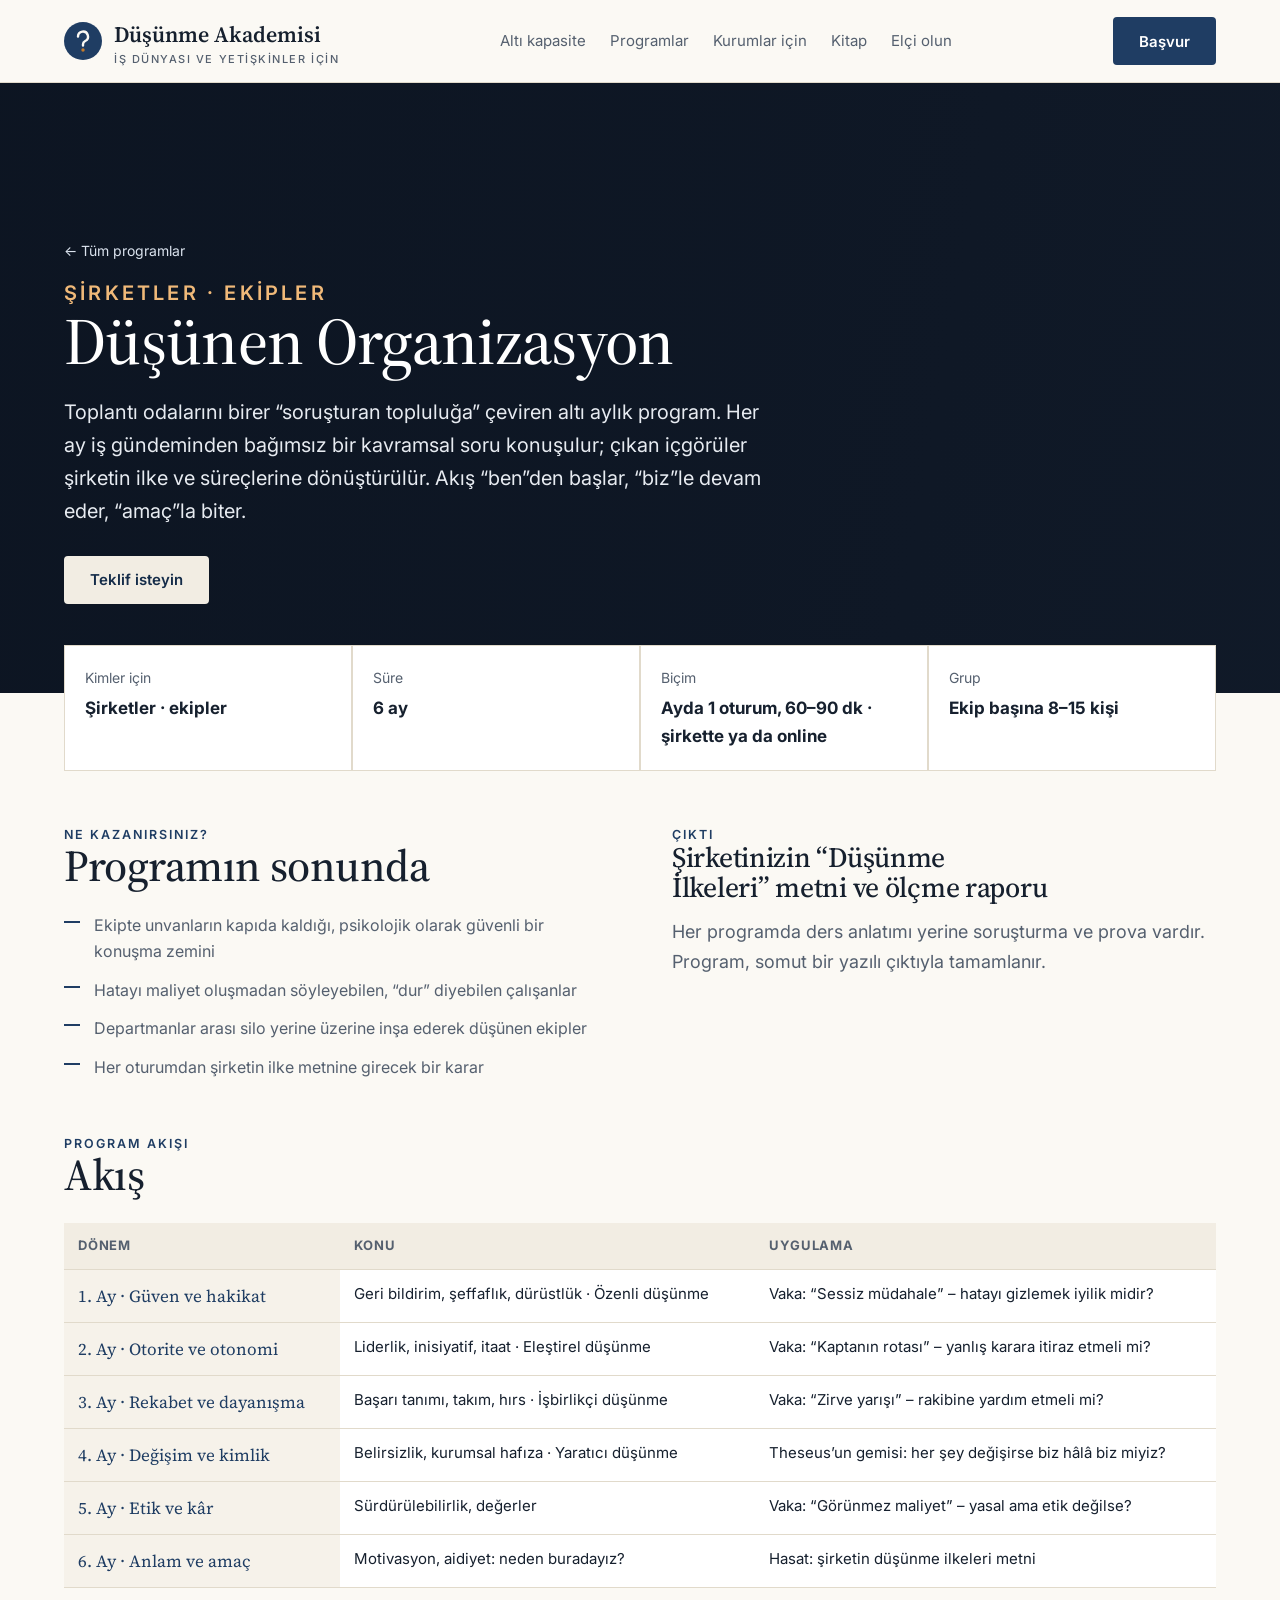
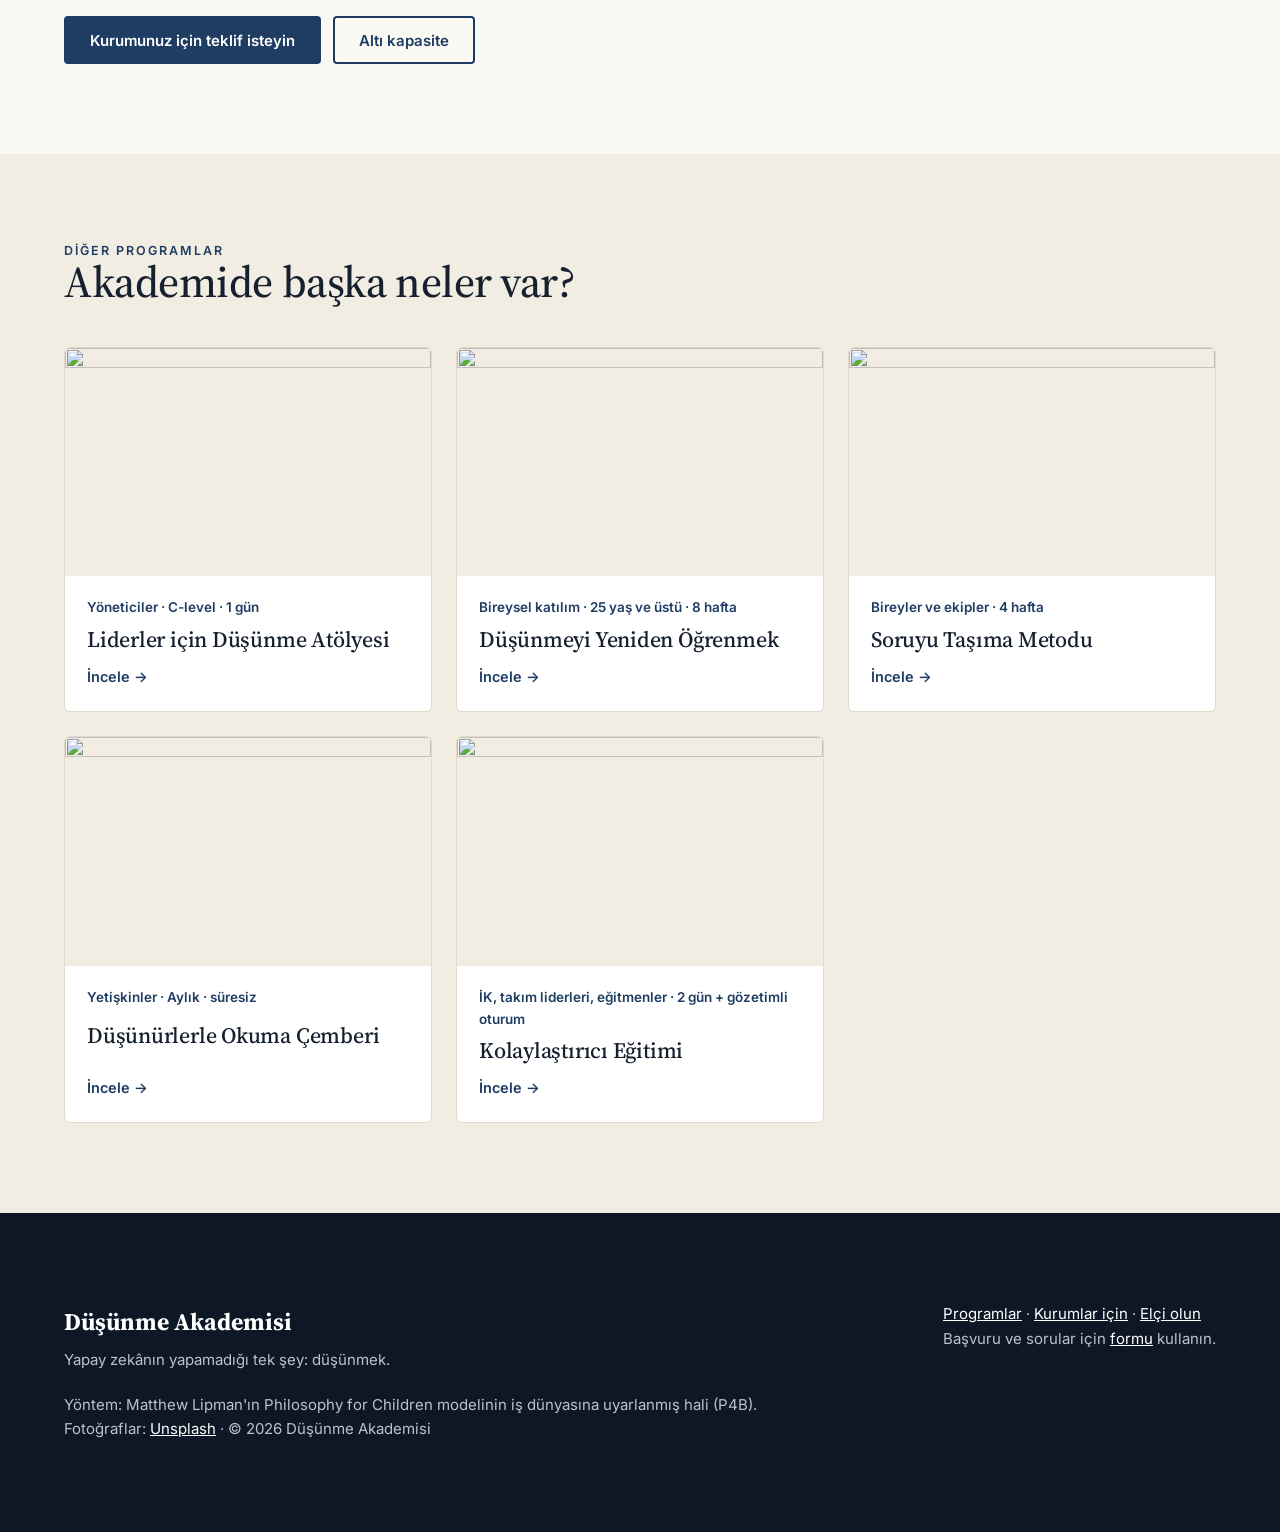
==== program-dusunen-organizasyon.html @ ad2917e8 "Add files via upload" ====
<!DOCTYPE html>
<html lang="tr"><head><meta charset="utf-8"><meta name="viewport" content="width=device-width, initial-scale=1">
<title>Düşünen Organizasyon — Düşünme Akademisi</title><meta name="description" content="Toplantı odalarını birer “soruşturan topluluğa” çeviren altı aylık program. Her ay iş gündeminden bağımsız bir kavramsal soru konuşulur; çıkan içgörüler şi"><link rel="canonical" href="https://cangulten-romano.github.io/dusunme-akademisi/program-dusunen-organizasyon.html">
<meta property="og:type" content="website"><meta property="og:site_name" content="Düşünme Akademisi"><meta property="og:title" content="Düşünen Organizasyon — Düşünme Akademisi"><meta property="og:description" content="Toplantı odalarını birer “soruşturan topluluğa” çeviren altı aylık program. Her ay iş gündeminden bağımsız bir kavramsal soru konuşulur; çıkan içgörüler şi"><meta property="og:url" content="https://cangulten-romano.github.io/dusunme-akademisi/program-dusunen-organizasyon.html"><meta property="og:image" content="https://images.unsplash.com/photo-1573164574511-73c773193279?auto=format&fit=crop&w=1200&q=70"><meta name="twitter:card" content="summary_large_image">
<link rel="preconnect" href="https://fonts.googleapis.com"><link rel="preconnect" href="https://images.unsplash.com">
<link href="https://fonts.googleapis.com/css2?family=Source+Serif+4:ital,opsz,wght@0,8..60,400;0,8..60,500;0,8..60,600;1,8..60,400&family=Inter:wght@400;500;600;700&display=swap" rel="stylesheet">
<link rel="stylesheet" href="site.css">
<script type="application/ld+json">{"@context": "https://schema.org", "@type": "EducationalOrganization", "name": "Düşünme Akademisi", "url": "https://cangulten-romano.github.io/dusunme-akademisi/", "description": "İş dünyası ve yetişkinler için düşünme, soru sorma ve birlikte karar verme programları.", "founder": {"@type": "Person", "name": "Gülten Can Romano"}}</script>
</head><body>
<nav><a class="logo" href="index.html"><svg width="38" height="38" viewBox="0 0 38 38" aria-hidden="true"><rect width="38" height="38" rx="19" fill="#1f3d63"/><path d="M14 14.5a5 5 0 1 1 7.2 4.5c-1.4.7-2.2 1.6-2.2 3.2v1.3" stroke="#fbf9f4" stroke-width="2.4" fill="none" stroke-linecap="round"/><circle cx="19" cy="28" r="1.7" fill="#c47b2a"/></svg><span>Düşünme Akademisi<small>İş dünyası ve yetişkinler için</small></span></a>
<ul><li><a href="index.html#kapasiteler">Altı kapasite</a></li><li><a href="index.html#programlar">Programlar</a></li><li><a href="index.html#kurumlar">Kurumlar için</a></li><li><a href="index.html#kitap">Kitap</a></li><li><a href="index.html#elci">Elçi olun</a></li></ul>
<a class="btn" href="index.html#basvuru">Başvur</a></nav>
<header class="hero" style="background-image:url('https://images.unsplash.com/photo-1573164574511-73c773193279?auto=format&fit=crop&w=2000&q=70')"><div class="wrap">
<a class="crumb" href="index.html#programlar">← Tüm programlar</a>
<p class="kicker" style="margin-top:18px">Şirketler · ekipler</p><h1>Düşünen Organizasyon</h1><p>Toplantı odalarını birer “soruşturan topluluğa” çeviren altı aylık program. Her ay iş gündeminden bağımsız bir kavramsal soru konuşulur; çıkan içgörüler şirketin ilke ve süreçlerine dönüştürülür. Akış “ben”den başlar, “biz”le devam eder, “amaç”la biter.</p>
<div class="cta"><a class="btn light" href="index.html?tip=kurum#basvuru">Teklif isteyin</a></div></div></header>
<section class="band" style="padding-top:0"><div class="wrap">
<div class="facts"><div>Kimler için<b>Şirketler · ekipler</b></div><div>Süre<b>6 ay</b></div><div>Biçim<b>Ayda 1 oturum, 60–90 dk · şirkette ya da online</b></div><div>Grup<b>Ekip başına 8–15 kişi</b></div></div>
<div class="split" style="margin-top:56px;align-items:start"><div><p class="kicker">Ne kazanırsınız?</p><h2>Programın sonunda</h2><ul class="ticks"><li>Ekipte unvanların kapıda kaldığı, psikolojik olarak güvenli bir konuşma zemini</li><li>Hatayı maliyet oluşmadan söyleyebilen, “dur” diyebilen çalışanlar</li><li>Departmanlar arası silo yerine üzerine inşa ederek düşünen ekipler</li><li>Her oturumdan şirketin ilke metnine girecek bir karar</li></ul></div>
<div><p class="kicker">Çıktı</p><h2 style="font-size:28px">Şirketinizin “Düşünme İlkeleri” metni ve ölçme raporu</h2><p class="lead">Her programda ders anlatımı yerine soruşturma ve prova vardır. Program, somut bir yazılı çıktıyla tamamlanır.</p></div></div>
<p class="kicker" style="margin-top:56px">Program akışı</p><h2>Akış</h2>
<div class="scroll"><table><thead><tr><th>Dönem</th><th>Konu</th><th>Uygulama</th></tr></thead><tbody><tr><td class="u">1. Ay · Güven ve hakikat</td><td>Geri bildirim, şeffaflık, dürüstlük · Özenli düşünme</td><td>Vaka: “Sessiz müdahale” – hatayı gizlemek iyilik midir?</td></tr><tr><td class="u">2. Ay · Otorite ve otonomi</td><td>Liderlik, inisiyatif, itaat · Eleştirel düşünme</td><td>Vaka: “Kaptanın rotası” – yanlış karara itiraz etmeli mi?</td></tr><tr><td class="u">3. Ay · Rekabet ve dayanışma</td><td>Başarı tanımı, takım, hırs · İşbirlikçi düşünme</td><td>Vaka: “Zirve yarışı” – rakibine yardım etmeli mi?</td></tr><tr><td class="u">4. Ay · Değişim ve kimlik</td><td>Belirsizlik, kurumsal hafıza · Yaratıcı düşünme</td><td>Theseus’un gemisi: her şey değişirse biz hâlâ biz miyiz?</td></tr><tr><td class="u">5. Ay · Etik ve kâr</td><td>Sürdürülebilirlik, değerler</td><td>Vaka: “Görünmez maliyet” – yasal ama etik değilse?</td></tr><tr><td class="u">6. Ay · Anlam ve amaç</td><td>Motivasyon, aidiyet: neden buradayız?</td><td>Hasat: şirketin düşünme ilkeleri metni</td></tr></tbody></table></div>
<div class="cta"><a class="btn" href="index.html?tip=kurum#basvuru">Kurumunuz için teklif isteyin</a><a class="btn line" href="index.html#kapasiteler">Altı kapasite</a></div>
</div></section>
<section class="band cream"><div class="wrap"><p class="kicker">Diğer programlar</p><h2>Akademide başka neler var?</h2><div class="cards"><a class="card" href="program-liderler-atolyesi.html"><img src="https://images.unsplash.com/photo-1586165368502-1bad197a6461?auto=format&fit=crop&w=700&q=70" alt="" loading="lazy"><div><span class="m">Yöneticiler · C-level · 1 gün</span><h3>Liderler için Düşünme Atölyesi</h3><span class="go">İncele →</span></div></a><a class="card" href="program-dusunmeyi-yeniden-ogrenmek.html"><img src="https://images.unsplash.com/photo-1483546416237-76fd26bbcdd1?auto=format&fit=crop&w=700&q=70" alt="" loading="lazy"><div><span class="m">Bireysel katılım · 25 yaş ve üstü · 8 hafta</span><h3>Düşünmeyi Yeniden Öğrenmek</h3><span class="go">İncele →</span></div></a><a class="card" href="program-soruyu-tasima-metodu.html"><img src="https://images.unsplash.com/photo-1509029032154-54ba8b3216d4?auto=format&fit=crop&w=700&q=70" alt="" loading="lazy"><div><span class="m">Bireyler ve ekipler · 4 hafta</span><h3>Soruyu Taşıma Metodu</h3><span class="go">İncele →</span></div></a><a class="card" href="program-okuma-cemberi.html"><img src="https://images.unsplash.com/photo-1525715843408-5c6ec44503b1?auto=format&fit=crop&w=700&q=70" alt="" loading="lazy"><div><span class="m">Yetişkinler · Aylık · süresiz</span><h3>Düşünürlerle Okuma Çemberi</h3><span class="go">İncele →</span></div></a><a class="card" href="program-kolaylastirici-egitimi.html"><img src="https://images.unsplash.com/photo-1635321101901-7ac6eec3d371?auto=format&fit=crop&w=700&q=70" alt="" loading="lazy"><div><span class="m">İK, takım liderleri, eğitmenler · 2 gün + gözetimli oturum</span><h3>Kolaylaştırıcı Eğitimi</h3><span class="go">İncele →</span></div></a></div></div></section>
<footer class="band"><div class="wrap">
<div><b style="font-family:'Source Serif 4',serif;font-size:24px">Düşünme Akademisi</b><p style="margin-top:6px">Yapay zekânın yapamadığı tek şey: düşünmek.</p></div>
<div><p><a href="index.html#programlar">Programlar</a> · <a href="index.html#kurumlar">Kurumlar için</a> · <a href="index.html#elci">Elçi olun</a></p><p>Başvuru ve sorular için <a href="index.html#basvuru">formu</a> kullanın.</p></div>
<div><p>Yöntem: Matthew Lipman'ın Philosophy for Children modelinin iş dünyasına uyarlanmış hali (P4B).</p><p>Fotoğraflar: <a href="https://unsplash.com" rel="noopener">Unsplash</a> · © 2026 Düşünme Akademisi</p></div>
</div></footer>

</body></html>
---- site.css ----
:root{--ink:#16202e;--soft:#55606f;--bordo:#1f3d63;--bordod:#152c49;--cream:#f2ede3;--paper:#fbf9f4;--gold:#c47b2a;--line:#e1dacb}
*{box-sizing:border-box;min-width:0}
html{scroll-behavior:smooth}
body{margin:0;background:var(--paper);color:var(--ink);font:16px/1.65 Inter,system-ui,sans-serif;overflow-x:clip}
a{color:inherit}img{display:block;max-width:100%}
h1,h2,h3{font-family:'Source Serif 4',Georgia,serif;font-weight:500;line-height:1.1;letter-spacing:-.01em;text-wrap:balance;margin:0}
h1{font-size:clamp(38px,5.4vw,66px)}h2{font-size:clamp(30px,3.6vw,44px)}h3{font-size:22px}
p{margin:0}
.wrap{max-width:1180px;margin:0 auto}
.band{padding-block:clamp(52px,7vw,100px);padding-inline:max(5vw,16px)}
.kicker{font:600 12.5px Inter,sans-serif;letter-spacing:.16em;text-transform:uppercase;color:var(--bordo)}
.lead{font-size:18px;color:var(--soft);margin-top:14px;max-width:40em}
.center{text-align:center}.center .lead{margin-inline:auto}
nav{display:flex;flex-wrap:wrap;align-items:center;justify-content:space-between;gap:12px 24px;padding:16px max(5vw,16px);background:var(--paper);border-bottom:1px solid var(--line);position:sticky;top:0;z-index:10}
.logo{display:flex;align-items:center;gap:12px;text-decoration:none;font-family:'Source Serif 4',serif;font-size:22px;font-weight:600;color:var(--ink)}
.logo small{display:block;font:500 11px Inter,sans-serif;letter-spacing:.14em;text-transform:uppercase;color:var(--soft)}
nav ul{display:flex;flex-wrap:wrap;gap:6px 24px;list-style:none;margin:0;padding:0;font-size:15px}
nav ul a{text-decoration:none;color:var(--soft)}nav ul a:hover{color:var(--bordo)}
.btn{display:inline-flex;align-items:center;justify-content:center;min-height:48px;padding:0 24px;border-radius:4px;font:600 15px Inter,sans-serif;text-decoration:none;border:2px solid var(--bordo);background:var(--bordo);color:#fff;cursor:pointer}
.btn:hover{background:var(--bordod);border-color:var(--bordod)}
.btn.line{background:transparent;color:var(--bordo)}
.btn.light{background:var(--cream);border-color:var(--cream);color:var(--bordod)}
.btn.lightline{background:transparent;border-color:#fff;color:#fff}
.btn:focus-visible,input:focus-visible,select:focus-visible,textarea:focus-visible,summary:focus-visible{outline:3px solid var(--gold);outline-offset:2px}
.cta{display:flex;flex-wrap:wrap;gap:12px;margin-top:28px}
.hero{position:relative;color:#fff;padding:clamp(90px,12vw,160px) max(5vw,16px) clamp(56px,7vw,96px);background:#121c2b center/cover}
.hero::before{content:"";position:absolute;inset:0;background:linear-gradient(100deg,rgba(12,20,33,.88) 0%,rgba(12,20,33,.62) 55%,rgba(12,20,33,.3))}
.hero .wrap{position:relative}
.hero p{font-size:clamp(17px,1.6vw,20px);max-width:36em;margin-top:18px;color:#e7ebf1}
.hero .kicker{color:#f0b979}
.rule{height:6px;background:linear-gradient(90deg,var(--bordo) 0 33%,var(--gold) 33% 66%,var(--ink) 66%)}
.three{display:grid;grid-template-columns:repeat(3,minmax(0,1fr));gap:28px;margin-top:40px}
.three article{border-top:2px solid var(--bordo);padding-top:18px}
.three p{color:var(--soft);margin-top:8px}
.cards{display:grid;grid-template-columns:repeat(auto-fill,minmax(300px,1fr));gap:24px;margin-top:40px}
.card{display:flex;flex-direction:column;background:#fff;border:1px solid var(--line);border-radius:6px;overflow:hidden;text-decoration:none;transition:box-shadow .2s,transform .2s}
.card:hover{box-shadow:0 18px 40px -26px rgba(20,35,60,.45);transform:translateY(-2px)}
.card img{width:100%;aspect-ratio:16/10;object-fit:cover;background:var(--cream)}
.card div{padding:20px 22px 22px;display:grid;gap:8px;flex:1}
.card .m{font-size:13.5px;color:var(--bordo);font-weight:600}
.card p{color:var(--soft);font-size:15px}
.card .go{margin-top:auto;padding-top:6px;color:var(--bordo);font-weight:600;font-size:14.5px}
.cream{background:var(--cream)}
.dark{background:#142235;color:#eef1f5}.dark .lead,.dark p{color:#c9d1dc}.dark .kicker{color:#f0b979}
.steps{display:grid;grid-template-columns:repeat(3,minmax(0,1fr));gap:2px;margin-top:40px;background:var(--line);border:1px solid var(--line)}
.steps article{background:var(--paper);padding:26px}
.steps .n{font:500 44px/1 'Source Serif 4',serif;color:var(--gold)}
.steps .age{font-size:14px;font-weight:600;color:var(--bordo);margin-top:10px}
.steps p{color:var(--soft);font-size:15px;margin-top:8px}
.method{display:grid;grid-template-columns:repeat(3,minmax(0,1fr));gap:24px;margin-top:40px}
.method div{border-left:2px solid var(--gold);padding-left:18px}
.method b{display:block;font-family:'Source Serif 4',serif;font-size:20px;font-weight:500;color:#fff}
.method span{display:block;font-size:13px;letter-spacing:.08em;text-transform:uppercase;color:#f0b979;margin-bottom:6px}
.ladder{display:grid;grid-template-columns:repeat(4,minmax(0,1fr));gap:18px;margin-top:40px}
.ladder article{background:#fff;border:1px solid var(--line);border-radius:6px;padding:22px;position:relative}
.ladder .n{position:absolute;top:-14px;left:22px;background:var(--bordo);color:#fff;font-weight:700;width:30px;height:30px;border-radius:50%;display:grid;place-items:center;font-size:14px}
.ladder p{color:var(--soft);font-size:14.5px;margin-top:8px}
.ladder .k{font-size:13px;font-weight:600;color:var(--bordo);margin-top:10px}
.split{display:grid;grid-template-columns:minmax(0,1fr) minmax(0,1fr);gap:40px 64px;align-items:center}
.photo{border-radius:6px;overflow:hidden;aspect-ratio:4/5;background:var(--cream)}.photo img{width:100%;height:100%;object-fit:cover}
ul.ticks{list-style:none;padding:0;margin:22px 0 0;display:grid;gap:12px}
ul.ticks li{padding-left:30px;position:relative;color:var(--soft)}
ul.ticks li::before{content:"";position:absolute;left:0;top:9px;width:16px;height:2px;background:var(--bordo)}
ul.ticks b{color:var(--ink)}
form{display:grid;gap:16px;background:#fff;border:1px solid var(--line);border-radius:6px;padding:clamp(20px,3vw,34px)}
.row{display:grid;grid-template-columns:repeat(2,minmax(0,1fr));gap:16px}
label{display:grid;gap:6px;font-size:14px;font-weight:600}
input,select,textarea{font:16px Inter,sans-serif;padding:12px 14px;border:1px solid var(--line);border-radius:4px;background:var(--paper);color:var(--ink);width:100%}
textarea{min-height:110px;resize:vertical}
.chk{display:flex;gap:10px;align-items:flex-start;font-weight:400;font-size:14px}.chk input{width:20px;height:20px;margin-top:2px;flex:none}
.err{color:#b3261e;font-size:14px;min-height:20px}
.ok{display:none;background:#fff;border:1px solid var(--gold);border-radius:6px;padding:30px}.ok.show{display:block}
[hidden]{display:none!important}
details{border-bottom:1px solid var(--line);padding:18px 0}
summary{cursor:pointer;font-weight:600;font-size:17px;list-style:none;display:flex;justify-content:space-between;gap:16px}
summary::-webkit-details-marker{display:none}summary::after{content:"+";color:var(--bordo);font-size:22px;line-height:1}details[open] summary::after{content:"–"}
details p{color:var(--soft);margin-top:10px}
footer{background:#0e1726;color:#b9c3d0;font-size:15px}footer .wrap{display:flex;flex-wrap:wrap;justify-content:space-between;gap:20px}footer b{color:#fff}footer a{color:#fff}
.facts{display:grid;grid-template-columns:repeat(4,minmax(0,1fr));gap:2px;background:var(--line);border:1px solid var(--line);margin-top:-48px;position:relative}
.facts div{background:#fff;padding:20px;font-size:14px;color:var(--soft)}.facts b{display:block;color:var(--ink);font-size:17px;margin-top:4px}
table{border-collapse:collapse;width:100%;font-size:15px;margin-top:24px;background:#fff}
th,td{text-align:left;padding:12px 14px;border-bottom:1px solid var(--line);vertical-align:top}
th{font-size:13px;letter-spacing:.06em;text-transform:uppercase;color:var(--soft);background:var(--cream)}
td.u{background:#f6f2ea;font-family:'Source Serif 4',serif;font-size:17px;color:var(--bordo)}
.scroll{overflow-x:auto}
.crumb{font-size:14px;color:#dbe3ee;text-decoration:none}
@media(max-width:900px){.three,.steps,.method,.split{grid-template-columns:minmax(0,1fr)}.ladder,.facts{grid-template-columns:repeat(2,minmax(0,1fr))}.photo{aspect-ratio:16/10}}
@media(max-width:600px){.row,.ladder,.facts{grid-template-columns:minmax(0,1fr)}nav ul{display:none}}
@media(prefers-reduced-motion:reduce){*{transition:none!important;scroll-behavior:auto}}

.hero .motto{font-family:'Source Serif 4',Georgia,serif;font-style:italic;font-size:clamp(22px,2.4vw,30px);line-height:1.35;color:#fff;border-left:3px solid var(--gold);padding-left:20px;margin-top:26px;max-width:28em}
.chain{display:grid;grid-template-columns:repeat(6,minmax(0,1fr));gap:0;margin-top:44px;counter-reset:c}
.chain article{position:relative;padding:22px 18px 22px 0;border-top:2px solid var(--gold)}
.chain article::before{counter-increment:c;content:counter(c);position:absolute;top:-15px;left:0;width:28px;height:28px;border-radius:50%;background:var(--gold);color:#fff;font:700 14px/28px Inter,sans-serif;text-align:center}
.chain h3{font-size:20px;color:#fff;margin-top:8px}.chain p{font-size:14.5px;margin-top:8px}
.moves{display:grid;grid-template-columns:repeat(5,minmax(0,1fr));gap:14px;margin-top:40px}
.moves article{background:#fff;border:1px solid var(--line);border-radius:6px;padding:22px 20px}
.moves b{display:block;font:500 34px/1 'Source Serif 4',serif;color:var(--bordo)}
.moves h3{font-size:19px;margin-top:10px}.moves p{color:var(--soft);font-size:14.5px;margin-top:6px}
.quote{font-family:'Source Serif 4',Georgia,serif;font-size:clamp(22px,2.3vw,28px);line-height:1.4;font-style:italic;color:var(--ink);border-left:3px solid var(--gold);padding-left:22px;margin-top:24px}
.case{background:#fff;border:1px solid var(--line);border-radius:6px;padding:clamp(22px,3vw,34px)}
.case p+p{margin-top:12px}.case .q{font-family:'Source Serif 4',serif;font-size:19px;color:var(--bordo);margin-top:14px}
.book{display:grid;grid-template-columns:minmax(0,300px) minmax(0,1fr);gap:48px;align-items:center}
.cover{aspect-ratio:2/3;background:linear-gradient(160deg,#1f3d63 0%,#142235 70%);border-radius:4px;box-shadow:0 30px 50px -25px rgba(10,20,35,.6);color:#fff;padding:34px 28px;display:flex;flex-direction:column;justify-content:space-between}
.cover b{font:500 44px/1 'Source Serif 4',serif;letter-spacing:.02em}.cover i{display:block;font:italic 18px/1.35 'Source Serif 4',serif;color:#f0b979;margin-top:14px}.cover span{font-size:13px;letter-spacing:.14em;text-transform:uppercase;color:#c9d1dc}
@media(max-width:1000px){.chain{grid-template-columns:repeat(3,minmax(0,1fr));row-gap:34px}.moves{grid-template-columns:repeat(3,minmax(0,1fr))}}
@media(max-width:700px){.chain,.moves{grid-template-columns:minmax(0,1fr)}.book{grid-template-columns:minmax(0,1fr)}.cover{max-width:260px}}
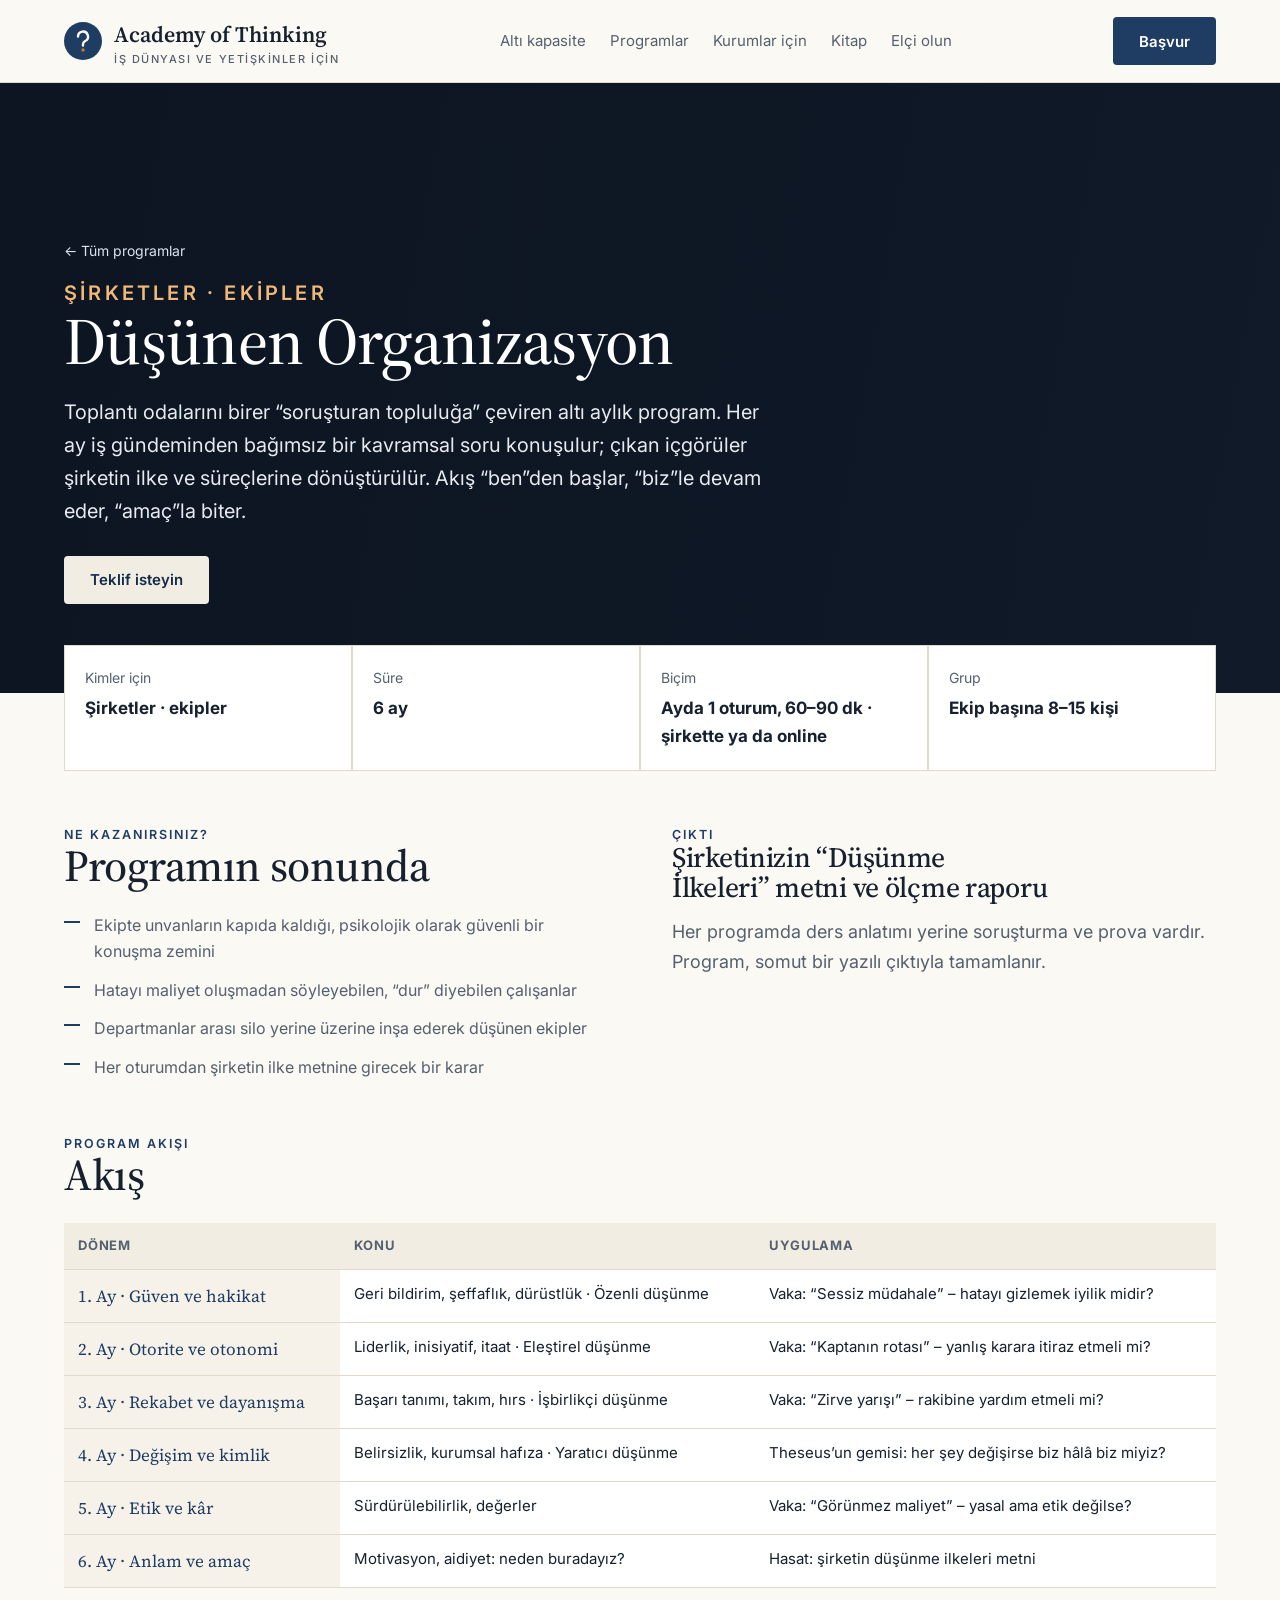
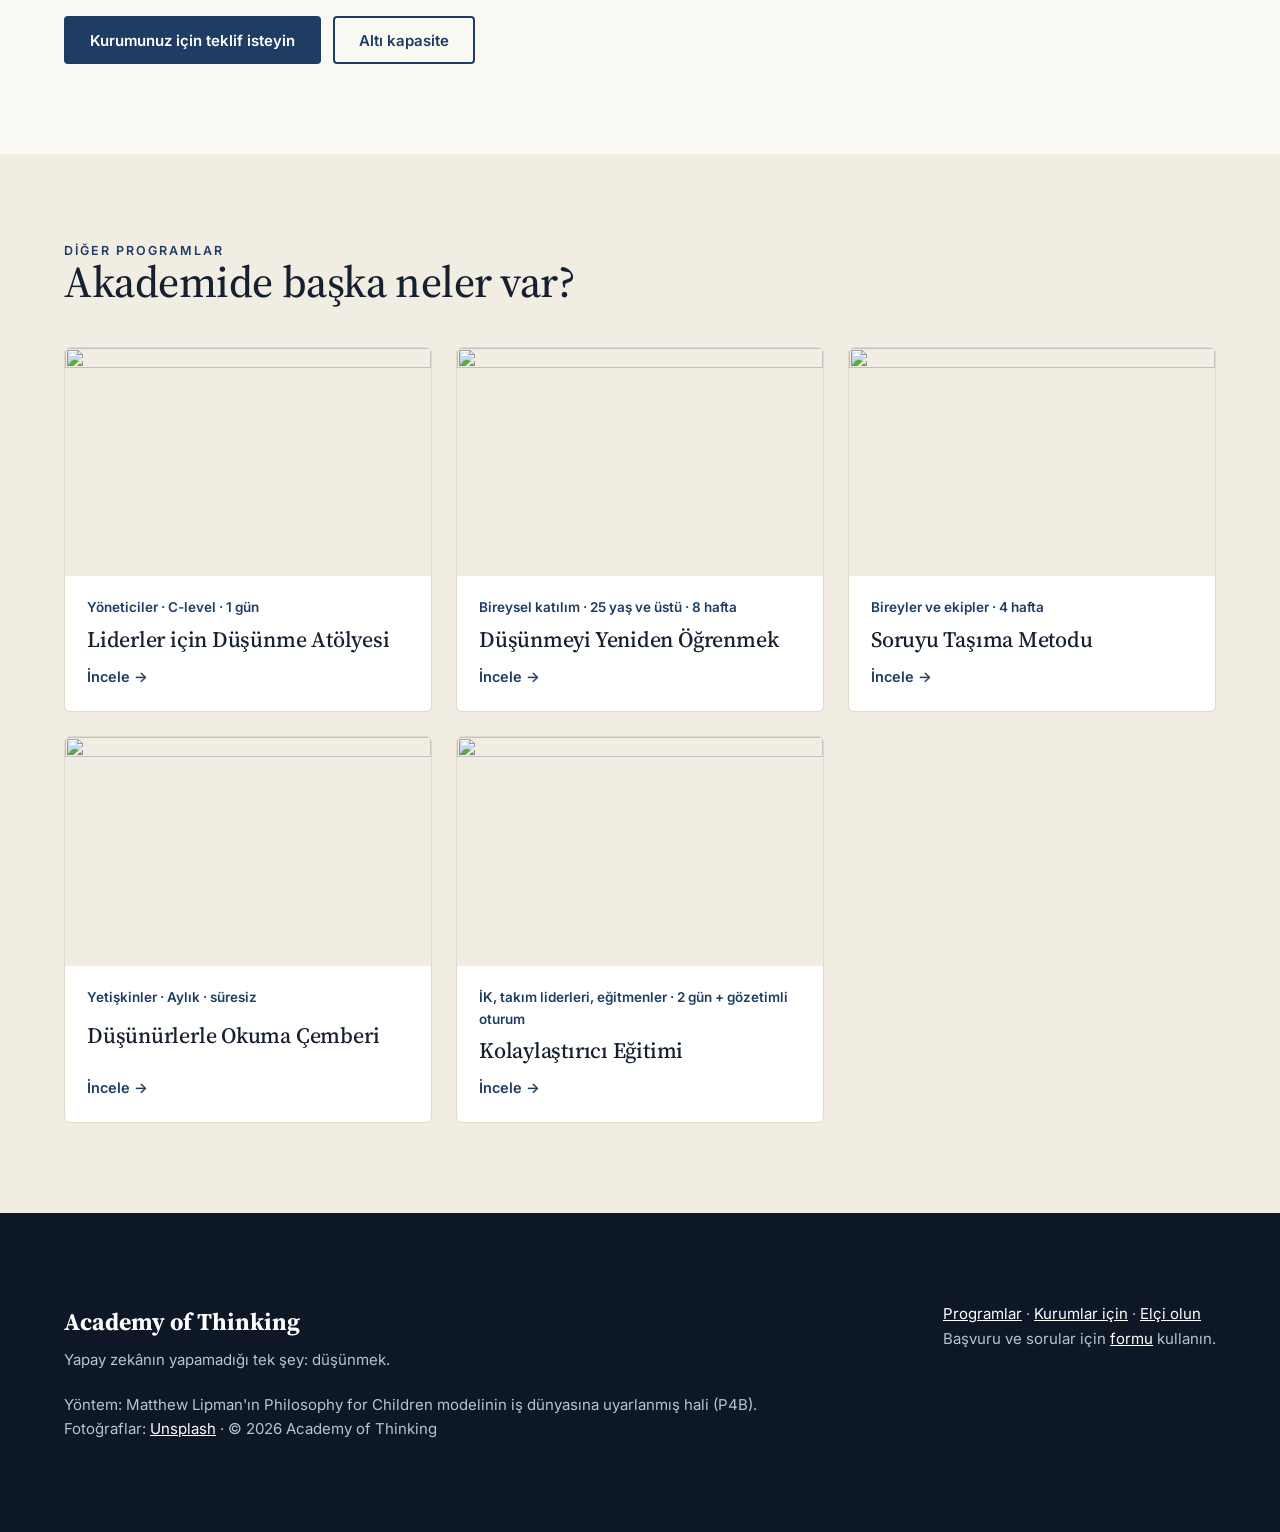
==== commit 52d3aff5: "Marka adı: Düşünme Akademisi → Academy of Thinking Co-Authored-By: Claude Opus 5.5 <noreply@anthropi" ====
--- a/program-dusunen-organizasyon.html
+++ b/program-dusunen-organizasyon.html
@@ -1,13 +1,13 @@
 <!DOCTYPE html>
 <html lang="tr"><head><meta charset="utf-8"><meta name="viewport" content="width=device-width, initial-scale=1">
-<title>Düşünen Organizasyon — Düşünme Akademisi</title><meta name="description" content="Toplantı odalarını birer “soruşturan topluluğa” çeviren altı aylık program. Her ay iş gündeminden bağımsız bir kavramsal soru konuşulur; çıkan içgörüler şi"><link rel="canonical" href="https://cangulten-romano.github.io/dusunme-akademisi/program-dusunen-organizasyon.html">
-<meta property="og:type" content="website"><meta property="og:site_name" content="Düşünme Akademisi"><meta property="og:title" content="Düşünen Organizasyon — Düşünme Akademisi"><meta property="og:description" content="Toplantı odalarını birer “soruşturan topluluğa” çeviren altı aylık program. Her ay iş gündeminden bağımsız bir kavramsal soru konuşulur; çıkan içgörüler şi"><meta property="og:url" content="https://cangulten-romano.github.io/dusunme-akademisi/program-dusunen-organizasyon.html"><meta property="og:image" content="https://images.unsplash.com/photo-1573164574511-73c773193279?auto=format&fit=crop&w=1200&q=70"><meta name="twitter:card" content="summary_large_image">
+<title>Düşünen Organizasyon — Academy of Thinking</title><meta name="description" content="Toplantı odalarını birer “soruşturan topluluğa” çeviren altı aylık program. Her ay iş gündeminden bağımsız bir kavramsal soru konuşulur; çıkan içgörüler şi"><link rel="canonical" href="https://academyofthinking.com/program-dusunen-organizasyon.html">
+<meta property="og:type" content="website"><meta property="og:site_name" content="Academy of Thinking"><meta property="og:title" content="Düşünen Organizasyon — Academy of Thinking"><meta property="og:description" content="Toplantı odalarını birer “soruşturan topluluğa” çeviren altı aylık program. Her ay iş gündeminden bağımsız bir kavramsal soru konuşulur; çıkan içgörüler şi"><meta property="og:url" content="https://academyofthinking.com/program-dusunen-organizasyon.html"><meta property="og:image" content="https://images.unsplash.com/photo-1573164574511-73c773193279?auto=format&fit=crop&w=1200&q=70"><meta name="twitter:card" content="summary_large_image">
 <link rel="preconnect" href="https://fonts.googleapis.com"><link rel="preconnect" href="https://images.unsplash.com">
 <link href="https://fonts.googleapis.com/css2?family=Source+Serif+4:ital,opsz,wght@0,8..60,400;0,8..60,500;0,8..60,600;1,8..60,400&family=Inter:wght@400;500;600;700&display=swap" rel="stylesheet">
-<link rel="stylesheet" href="site.css">
-<script type="application/ld+json">{"@context": "https://schema.org", "@type": "EducationalOrganization", "name": "Düşünme Akademisi", "url": "https://cangulten-romano.github.io/dusunme-akademisi/", "description": "İş dünyası ve yetişkinler için düşünme, soru sorma ve birlikte karar verme programları.", "founder": {"@type": "Person", "name": "Gülten Can Romano"}}</script>
+<link rel="stylesheet" href="site.css?v=3">
+<script type="application/ld+json">{"@context": "https://schema.org", "@type": "EducationalOrganization", "name": "Academy of Thinking", "url": "https://academyofthinking.com/", "description": "İş dünyası ve yetişkinler için düşünme, soru sorma ve birlikte karar verme programları.", "founder": {"@type": "Person", "name": "Gülten Can Romano"}}</script>
 </head><body>
-<nav><a class="logo" href="index.html"><svg width="38" height="38" viewBox="0 0 38 38" aria-hidden="true"><rect width="38" height="38" rx="19" fill="#1f3d63"/><path d="M14 14.5a5 5 0 1 1 7.2 4.5c-1.4.7-2.2 1.6-2.2 3.2v1.3" stroke="#fbf9f4" stroke-width="2.4" fill="none" stroke-linecap="round"/><circle cx="19" cy="28" r="1.7" fill="#c47b2a"/></svg><span>Düşünme Akademisi<small>İş dünyası ve yetişkinler için</small></span></a>
+<nav><a class="logo" href="index.html"><svg width="38" height="38" viewBox="0 0 38 38" aria-hidden="true"><rect width="38" height="38" rx="19" fill="#1f3d63"/><path d="M14 14.5a5 5 0 1 1 7.2 4.5c-1.4.7-2.2 1.6-2.2 3.2v1.3" stroke="#fbf9f4" stroke-width="2.4" fill="none" stroke-linecap="round"/><circle cx="19" cy="28" r="1.7" fill="#c47b2a"/></svg><span>Academy of Thinking<small>İş dünyası ve yetişkinler için</small></span></a>
 <ul><li><a href="index.html#kapasiteler">Altı kapasite</a></li><li><a href="index.html#programlar">Programlar</a></li><li><a href="index.html#kurumlar">Kurumlar için</a></li><li><a href="index.html#kitap">Kitap</a></li><li><a href="index.html#elci">Elçi olun</a></li></ul>
 <a class="btn" href="index.html#basvuru">Başvur</a></nav>
 <header class="hero" style="background-image:url('https://images.unsplash.com/photo-1573164574511-73c773193279?auto=format&fit=crop&w=2000&q=70')"><div class="wrap">
@@ -24,9 +24,9 @@
 </div></section>
 <section class="band cream"><div class="wrap"><p class="kicker">Diğer programlar</p><h2>Akademide başka neler var?</h2><div class="cards"><a class="card" href="program-liderler-atolyesi.html"><img src="https://images.unsplash.com/photo-1586165368502-1bad197a6461?auto=format&fit=crop&w=700&q=70" alt="" loading="lazy"><div><span class="m">Yöneticiler · C-level · 1 gün</span><h3>Liderler için Düşünme Atölyesi</h3><span class="go">İncele →</span></div></a><a class="card" href="program-dusunmeyi-yeniden-ogrenmek.html"><img src="https://images.unsplash.com/photo-1483546416237-76fd26bbcdd1?auto=format&fit=crop&w=700&q=70" alt="" loading="lazy"><div><span class="m">Bireysel katılım · 25 yaş ve üstü · 8 hafta</span><h3>Düşünmeyi Yeniden Öğrenmek</h3><span class="go">İncele →</span></div></a><a class="card" href="program-soruyu-tasima-metodu.html"><img src="https://images.unsplash.com/photo-1509029032154-54ba8b3216d4?auto=format&fit=crop&w=700&q=70" alt="" loading="lazy"><div><span class="m">Bireyler ve ekipler · 4 hafta</span><h3>Soruyu Taşıma Metodu</h3><span class="go">İncele →</span></div></a><a class="card" href="program-okuma-cemberi.html"><img src="https://images.unsplash.com/photo-1525715843408-5c6ec44503b1?auto=format&fit=crop&w=700&q=70" alt="" loading="lazy"><div><span class="m">Yetişkinler · Aylık · süresiz</span><h3>Düşünürlerle Okuma Çemberi</h3><span class="go">İncele →</span></div></a><a class="card" href="program-kolaylastirici-egitimi.html"><img src="https://images.unsplash.com/photo-1635321101901-7ac6eec3d371?auto=format&fit=crop&w=700&q=70" alt="" loading="lazy"><div><span class="m">İK, takım liderleri, eğitmenler · 2 gün + gözetimli oturum</span><h3>Kolaylaştırıcı Eğitimi</h3><span class="go">İncele →</span></div></a></div></div></section>
 <footer class="band"><div class="wrap">
-<div><b style="font-family:'Source Serif 4',serif;font-size:24px">Düşünme Akademisi</b><p style="margin-top:6px">Yapay zekânın yapamadığı tek şey: düşünmek.</p></div>
+<div><b style="font-family:'Source Serif 4',serif;font-size:24px">Academy of Thinking</b><p style="margin-top:6px">Yapay zekânın yapamadığı tek şey: düşünmek.</p></div>
 <div><p><a href="index.html#programlar">Programlar</a> · <a href="index.html#kurumlar">Kurumlar için</a> · <a href="index.html#elci">Elçi olun</a></p><p>Başvuru ve sorular için <a href="index.html#basvuru">formu</a> kullanın.</p></div>
-<div><p>Yöntem: Matthew Lipman'ın Philosophy for Children modelinin iş dünyasına uyarlanmış hali (P4B).</p><p>Fotoğraflar: <a href="https://unsplash.com" rel="noopener">Unsplash</a> · © 2026 Düşünme Akademisi</p></div>
+<div><p>Yöntem: Matthew Lipman'ın Philosophy for Children modelinin iş dünyasına uyarlanmış hali (P4B).</p><p>Fotoğraflar: <a href="https://unsplash.com" rel="noopener">Unsplash</a> · © 2026 Academy of Thinking</p></div>
 </div></footer>
 
 </body></html>
--- a/site.css
+++ b/site.css
@@ -106,3 +106,14 @@
 .cover b{font:500 44px/1 'Source Serif 4',serif;letter-spacing:.02em}.cover i{display:block;font:italic 18px/1.35 'Source Serif 4',serif;color:#f0b979;margin-top:14px}.cover span{font-size:13px;letter-spacing:.14em;text-transform:uppercase;color:#c9d1dc}
 @media(max-width:1000px){.chain{grid-template-columns:repeat(3,minmax(0,1fr));row-gap:34px}.moves{grid-template-columns:repeat(3,minmax(0,1fr))}}
 @media(max-width:700px){.chain,.moves{grid-template-columns:minmax(0,1fr)}.book{grid-template-columns:minmax(0,1fr)}.cover{max-width:260px}}
+.pilot{display:grid;grid-template-columns:minmax(0,1.3fr) minmax(0,1fr);gap:40px 56px;align-items:start;margin-top:72px;padding-top:56px;border-top:1px solid var(--line)}
+.pilot-box{background:#fff;border:1px solid var(--line);border-radius:6px;padding:28px}
+.psteps{list-style:none;margin:14px 0 18px;padding:0;display:grid;gap:14px;counter-reset:s}
+.psteps li{display:grid;grid-template-columns:34px 1fr;column-gap:12px;counter-increment:s}
+.psteps li::before{content:counter(s);grid-row:span 2;width:30px;height:30px;border-radius:50%;background:var(--bordo);color:#fff;display:grid;place-items:center;font-weight:600;font-size:14px}
+.psteps b{font-size:16px}.psteps span{color:var(--soft);font-size:14.5px}
+.pnote{font-size:14px;color:var(--soft);margin:0 0 16px}
+.founder{display:grid;grid-template-columns:220px minmax(0,1fr);gap:40px 56px;align-items:start}
+.fav{width:220px;height:220px;border-radius:50%;object-fit:cover;border:6px solid #fff;box-shadow:0 18px 40px -26px rgba(20,35,60,.45)}
+@media(max-width:900px){.pilot,.founder{grid-template-columns:minmax(0,1fr)}.fav{width:160px;height:160px}}
+.founder p+p,.pilot p+ul{margin-top:12px}
